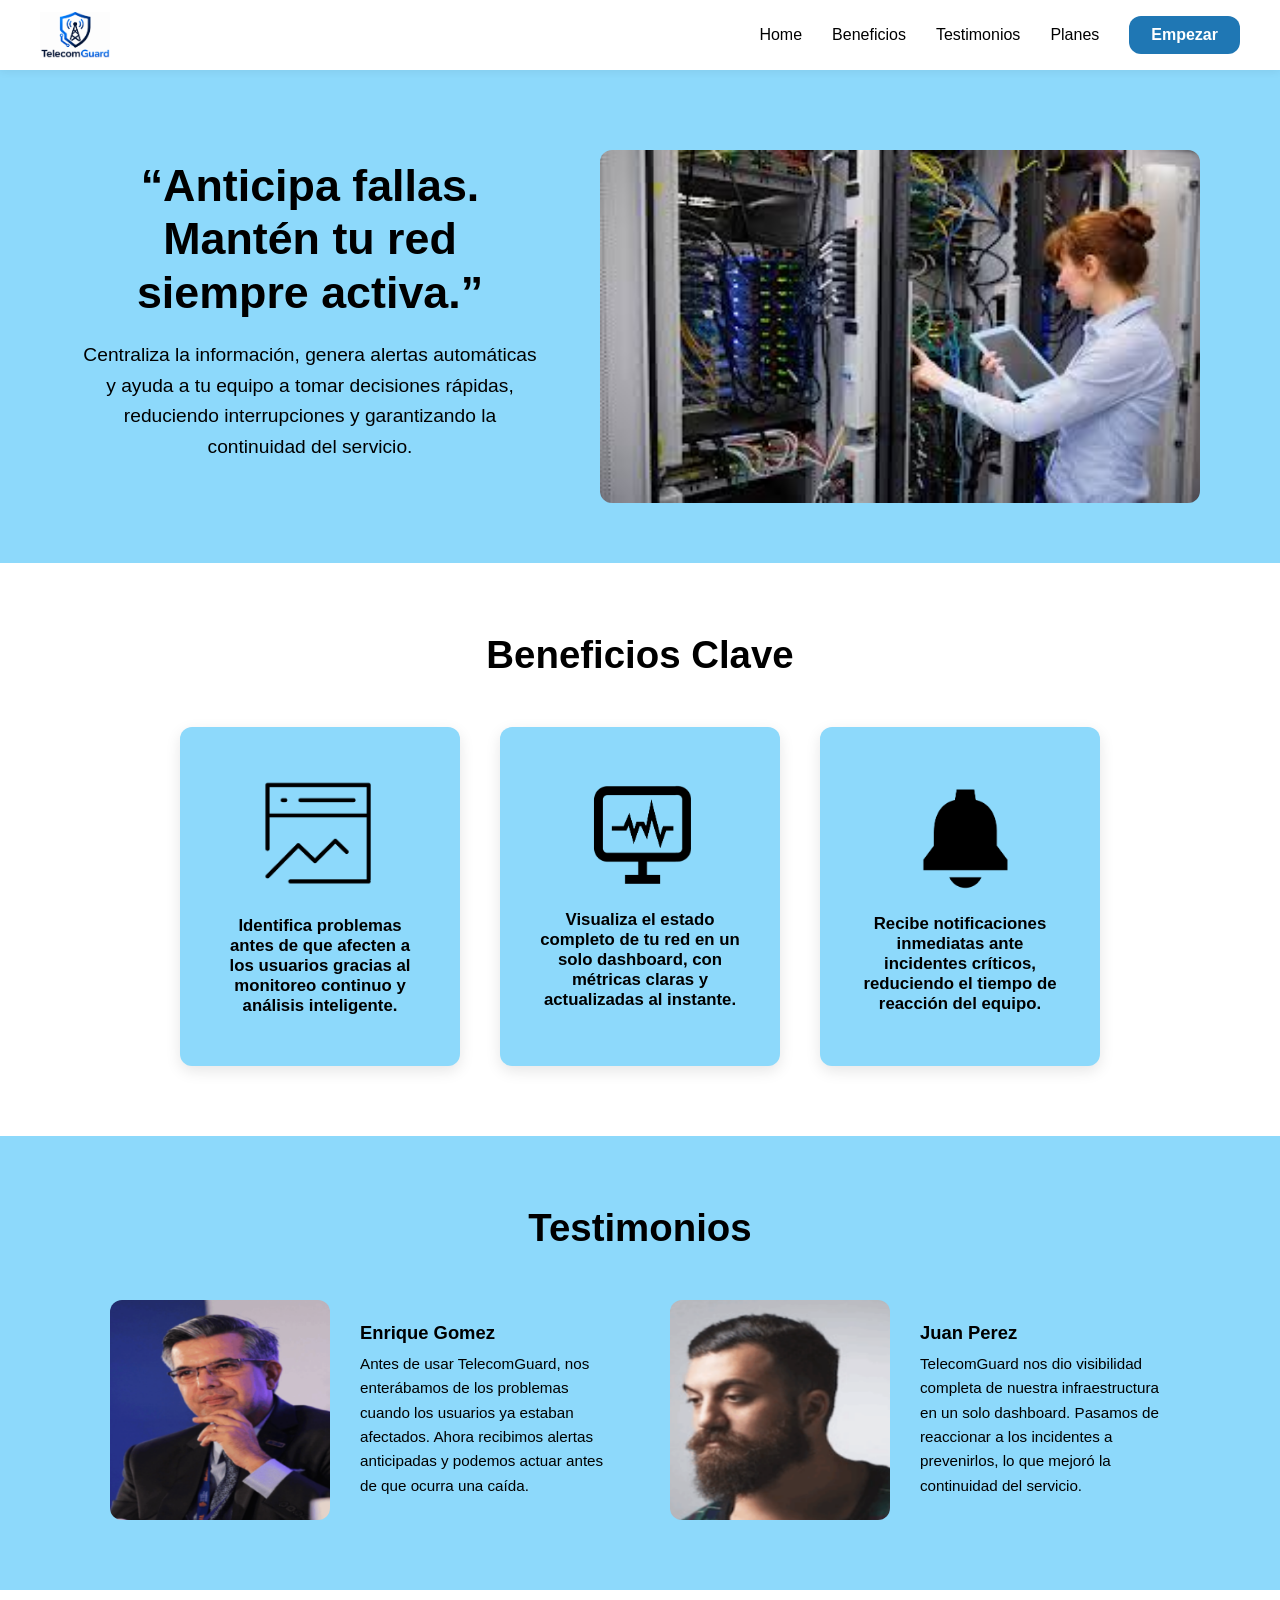
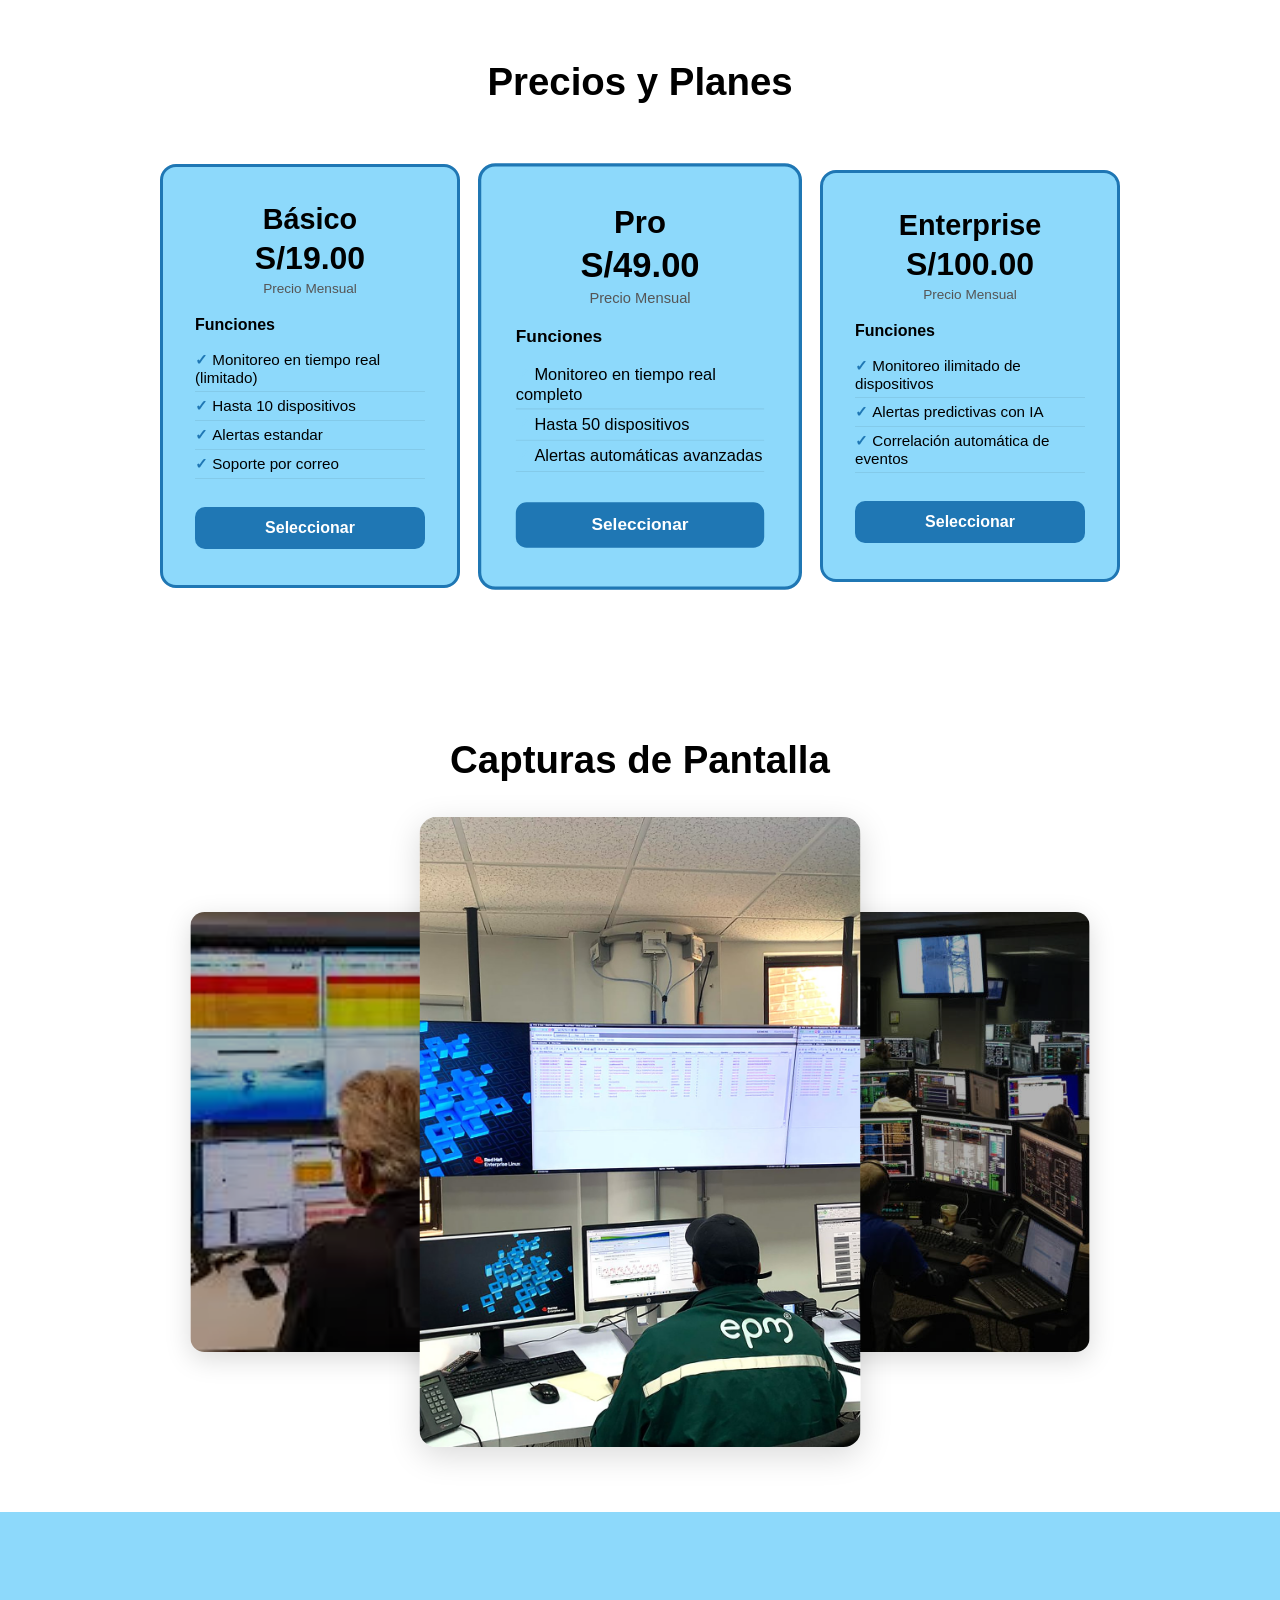
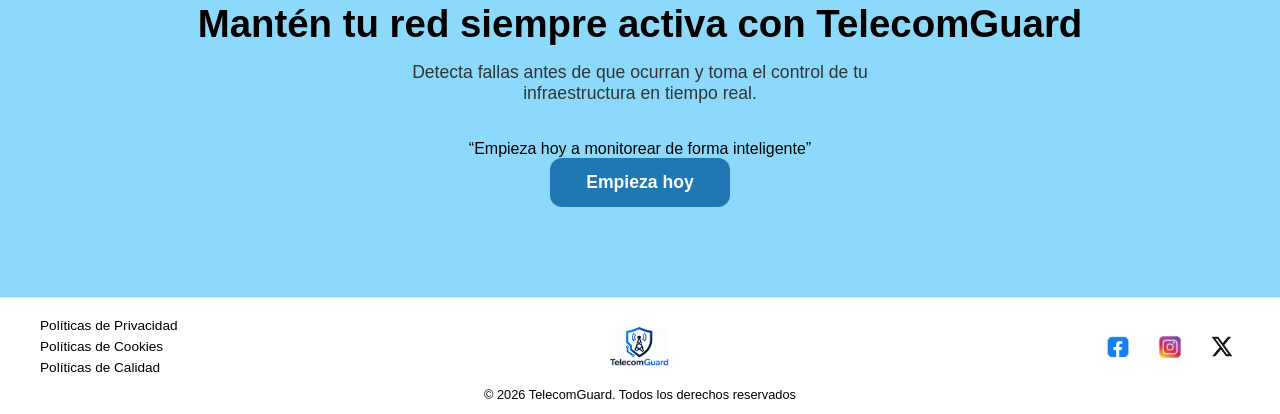
==== docs/index.html @ abcb7c59 "Rename image and style files, update index.html structure, and add .gitignore" ====
<!doctype html>
<html lang="en">
    <head>
        <meta charset="UTF-8" />
        <meta name="viewport" content="width=device-width, initial-scale=1.0" />

        <title>TelecomGuard</title>

        <link rel="stylesheet" href="assets/styles/styles.css" />
    </head>
    <body>
        <!-- Navbar -->
        <header class="navbar">
            <img
                src="assets/images/logo.png"
                class="logo"
                alt="TelecomGuard Logo" />
            <button
                class="hamburger"
                id="hamburger"
                aria-label="Abrir menú">
                ☰
            </button>
            <div
                class="nav-container"
                id="nav-container">
                <nav class="nav_links">
                    <ul>
                        <li><a href="#home">Home</a></li>
                        <li><a href="#beneficios">Beneficios</a></li>
                        <li><a href="#testimonios">Testimonios</a></li>
                        <li><a href="#planes">Planes</a></li>
                    </ul>
                </nav>
                <button class="btn">Empezar</button>
            </div>
        </header>

        <!-- Hero -->
         <section
                class="hero"
                id="home">
            <div class="hero-text">
                <h1>“Anticipa fallas. Mantén tu red siempre activa.”</h1>
                <p>
                    Centraliza la información, genera alertas automáticas y ayuda a tu equipo a tomar decisiones rápidas, 
                    reduciendo interrupciones y garantizando la continuidad del servicio.
                </p>
            </div>
            <div class="hero-img">
                <img src="assets/images/ingenieria.jpg" alt="Ingenieria monitoreando" />
             </div>
         </section>

         <!-- Beneficios -->
        <section
            class="benefits"
            id="beneficios">
            <h2 class="benefits-title">Beneficios Clave</h2>
            <div class="benefit-cards">
                <div class="benefit-card">
                    <img
                        src="assets/images/deteccion.png"
                        alt="Precisión en el Monitoreo Clínico" />
                    <h3>Identifica problemas antes de que afecten 
                        a los usuarios gracias al monitoreo continuo 
                        y análisis inteligente.</h3>
                </div>
                <div class="benefit-card">
                    <img
                        src="assets/images/monitoreo.png"
                        alt="Monitoreo en tiempo real" />
                    <h3>Visualiza el estado completo de tu red en un solo dashboard, 
                        con métricas claras y actualizadas al instante.</h3>
                </div>
                <div class="benefit-card">
                    <img
                        src="assets/images/alertas.png"
                        alt="Alertas automáticas" />
                    <h3>Recibe notificaciones inmediatas ante incidentes críticos,
                         reduciendo el tiempo de reacción del equipo.</h3>
                </div>
            </div>
        </section>

        <!-- Testimonios -->
        <section
            class="testimonials"
            id="testimonios">
            <h2 class="testimonials-title">Testimonios</h2>
            <div class="testimonials-row">
                <div class="testimonial">
                    <img
                        src="assets/images/enrique.png"
                        alt="Enriquez Gomez" />
                    <div class="testimonial-text">
                        <h3>Enrique Gomez</h3>
                        <p>Antes de usar TelecomGuard, nos enterábamos de los problemas cuando los usuarios ya estaban afectados. Ahora recibimos alertas anticipadas
                             y podemos actuar antes de que ocurra una caída. </p>
                    </div>
                </div>
                <div class="testimonial">
                    <img
                        src="assets/images/juan.png"
                        alt="Juan Perez" />
                    <div class="testimonial-text">
                        <h3>Juan Perez</h3>
                        <p>TelecomGuard nos dio visibilidad completa de nuestra infraestructura en un solo dashboard. Pasamos de reaccionar a los incidentes a prevenirlos,
                            lo que mejoró la continuidad del servicio.</p>
                    </div>
                </div>
            </div>
        </section>

<!-- Planes y Precios -->
        <section
            class="pricing"
            id="planes">
            <h2 class="pricing-title">Precios y Planes</h2>
            <div class="pricing-cards">
                <div class="pricing-card basic">
                    <h3>Básico</h3>
                    <div class="plan-price">S/19.00</div>
                    <p class="plan-period">Precio Mensual</p>
                    <h4>Funciones</h4>
                    <ul>
                        <li>Monitoreo en tiempo real (limitado)</li>
                        <li>Hasta 10 dispositivos</li>
                        <li>Alertas estandar</li>
                        <li> Soporte por correo</li>

                    </ul>
                    <button>Seleccionar</button>
                </div>

                <div class="pricing-card pro">
                    <h3>Pro</h3>
                    <div class="plan-price">S/49.00</div>
                    <p class="plan-period">Precio Mensual</p>
                    <h4>Funciones</h4>
                    <ul>
                        <li>Monitoreo en tiempo real completo</li>
                        <li>Hasta 50 dispositivos</li>
                        <li>Alertas automáticas avanzadas</li>
                    </ul>
                    <button>Seleccionar</button>
                </div>

                <div class="pricing-card enterprise">
                    <h3>Enterprise</h3>
                    <div class="plan-price">S/100.00</div>
                    <p class="plan-period">Precio Mensual</p>
                    <h4>Funciones</h4>
                    <ul>
                        <li>Monitoreo ilimitado de dispositivos</li>
                        <li>Alertas predictivas con IA</li>
                        <li>Correlación automática de eventos</li>
                    </ul>
                    <button>Seleccionar</button>
                </div>
            </div>
        </section>

        <!-- Capturas de Pantalla -->
        <section class="screenshots">
            <h2 class="screenshots-title">Capturas de Pantalla</h2>
            <div class="gallery-container">
                <img src="assets/images/captura1.jpg" alt="Pantalla izquierda" class="screenshot side">
                <img src="assets/images/captura2.jpg" alt="Pantalla central" class="screenshot center">
                <img src="assets/images/captura3.jpg" alt="Pantalla derecha" class="screenshot side">
            </div>
        </section>

        

         <!-- CTA Final -->
        <section class="cta">
        <h2 class="cta-title">Mantén tu red siempre activa con TelecomGuard</h2>
        <p class="cta-subtitle">
            Detecta fallas antes de que ocurran y
             toma el control de tu infraestructura en tiempo real.
        </p>
        <p>“Empieza hoy a monitorear de forma inteligente”</p>
        <button class="cta-btn">Empieza hoy</button>
        </section>

        <!--Footer-->
            <footer class="footer">
            <div class="footer-top">
                <div class="footer-links">
                    <a href="#">Políticas de Privacidad</a>
                    <a href="#">Políticas de Cookies</a>
                    <a href="#">Políticas de Calidad</a>
                </div>
                <div class="footer-logo">
                    <img src="assets/images/logo.png" alt="TelecomGuard Logo">
                </div>
                <div class="footer-social">
                    <img src="assets/images/face.webp" alt="Facebook">
                    <img src="assets/images/instlogo.webp" alt="Instagram">
                    <img src="assets/images/X-Logo-500x281.webp" alt="X">
                </div>
            </div>
            <p class="footer-copy">© 2026 TelecomGuard. Todos los derechos reservados</p>
        </footer>

    </body>
</html>
---- docs/assets/styles/styles.css ----
/* ============================================
TELOCOMGUARD— ESTILOS GLOBALES
============================================ */

*,
*::before,
*::after {
    box-sizing: border-box;
    margin: 0;
    padding: 0;
}

:root {
    --blue: #1F77B4;
    --dark: #000000;
    --blue-white: #8DD9FB;
    --white: #ffffff;
    --text-muted: #555;
    --radius: 12px;
    --shadow: 0 5px 15px rgba(0, 0, 0, 0.1);
    --transition: 0.3s ease;
}

html {
    scroll-behavior: smooth;
}

body {
    font-family: 'Plus Jakarta Sans', sans-serif;
    color: var(--dark);
    overflow-x: hidden;
}

/* ==========NAVBAR ========= */

.navbar {
    display: flex;
    align-items: center;
    justify-content: space-between;
    padding: 12px 40px;
    background-color: var(--white);
    position: sticky;
    top: 0;
    z-index: 100;
    box-shadow: 0 2px 8px rgba(0, 0, 0, 0.06);
}

.logo {
    width: 70px;
    height: auto;
}

.nav-container {
    display: flex;
    align-items: center;
    gap: 30px;
}

.nav_links ul {
    display: flex;
    list-style: none;
    gap: 30px;
}

.nav_links a {
    text-decoration: none;
    color: var(--dark);
    font-weight: 500;
    font-size: 1rem;
    transition: color var(--transition);
}

.nav_links a:hover {
    color: var(--blue);
}

.btn {
    padding: 10px 22px;
    border: none;
    background-color: var(--blue);
    color: var(--white);
    border-radius: var(--radius);
    cursor: pointer;
    font-size: 1rem;
    font-weight: 600;
    font-family: inherit;
    transition:
        background-color var(--transition),
        transform var(--transition);
    white-space: nowrap;
}

.btn:hover {
    background-color: var(--blue-white);
    transform: translateY(-2px);
}

.hamburger {
    display: none;
    background: none;
    border: none;
    font-size: 28px;
    cursor: pointer;
    color: var(--dark);
    line-height: 1;
    padding: 4px 8px;
}




/* ==========HERO================================ */

.hero {
    display: flex;
    align-items: center;
    justify-content: space-between;
    gap: 60px;
    padding: 80px 80px 60px;
    background-color: var(--blue-white);
}

.hero-text {
    flex: 0 1 45%;
    text-align: center;
}

.hero-text h1 {
    font-family: 'Nunito', sans-serif;
    font-size: clamp(1.8rem, 3.5vw, 3rem);
    line-height: 1.2;
    margin-bottom: 20px;
    color: var(--dark);
}

.hero-text p {
    font-size: clamp(1rem, 1.5vw, 1.2rem);
    line-height: 1.6;
    margin-bottom: 32px;
    color: #000000;
}

.hero-btn {
    padding: 12px 28px;
    border: none;
    background-color: var(--blue);
    color: var(--white);
    border-radius: var(--radius);
    cursor: pointer;
    font-size: 1.1rem;
    font-weight: 600;
    font-family: inherit;
    transition:
            background-color var(--transition),
            transform var(--transition);
}

.hero-btn:hover {
    background-color: #3568d4;
    transform: translateY(-2px);
}

.hero img{
    display: flex;
    justify-content: center;


}
.hero-img img {
    width: 600px;
    border-radius: var(--radius);
    object-fit: cover;
}

/* =========BENEFICIOS=============================== */

.benefits {
    padding: 70px 60px;
    text-align: center;
    background-color: var(--white);
}

.benefits-title {
    font-family: 'Nunito', sans-serif;
    font-size: clamp(1.6rem, 3vw, 2.5rem);
    margin-bottom: 50px;
    color: var(--dark);
}

.benefit-cards {
    display: flex;
    justify-content: center;
    gap: 40px;
    flex-wrap: wrap;
}

.benefit-card {
    background: var(--blue-white);
    padding: 50px 40px;
    width: 280px;
    border-radius: var(--radius);
    box-shadow: var(--shadow);
    font-size: 1rem;
    transition: transform var(--transition);
}

.benefit-card:hover {
    transform: translateY(-10px);
}

.benefit-card img {
    width: 120px;
    height: auto;
    margin-bottom: 16px;
}

.benefit-card h3 {
    font-size: 1.05rem;
    font-weight: 700;
    color: var(--dark);
}

/* ===========TESTIMONIOS================= */

.testimonials {
    padding: 70px 60px;
    background-color: var(--blue-white);
}

.testimonials-title {
    text-align: center;
    font-family: sans-serif;
    font-size: clamp(1.6rem, 3vw, 2.5rem);
    margin-bottom: 50px;
    color: var(--dark);
}

.testimonials-row {
    display: flex;
    justify-content: center;
    gap: 60px;
    flex-wrap: wrap;
}

.testimonial {
    display: flex;
    align-items: center;
    gap: 30px;
    max-width: 500px;
    flex: 1;
    min-width: 280px;
}

.testimonial img {
    width: 220px;
    height: 220px;
    border-radius: var(--radius);
    object-fit: cover;
    flex-shrink: 0;
}

.testimonial-text h3 {
    font-size: 1.15rem;
    font-weight: 700;
    margin-bottom: 8px;
    color: var(--dark);
}

.testimonial-text p {
    font-size: 0.95rem;
    line-height: 1.6;
    color: var(--dark);
}

/* ==========PRECIO Y PLANEs============= */

.pricing {
    padding: 70px 60px;
    text-align: center;
    background-color: var(--white);
}

.pricing-title {
    font-family: 'Nunito', sans-serif;
    font-size: clamp(1.6rem, 3vw, 2.5rem);
    margin-bottom: 60px;
    color: var(--dark);
}

.pricing-cards {
    display: flex;
    justify-content: center;
    align-items: center;
    gap: 30px;
    flex-wrap: wrap;
}

.pricing-card {
    background: var(--blue-white);
    padding: 36px 32px;
    border-radius: 16px;
    width: 300px;
    text-align: center;
    border: 3px solid var(--blue);
    transition:
        transform var(--transition),
        box-shadow var(--transition);
}

.pricing-card:hover {
    transform: translateY(-10px);
    box-shadow: 0 10px 25px rgba(0, 0, 0, 0.12);
}

.pricing-card.pro {
    transform: scale(1.08);
    background: var(--blue-white);
    border-color: var(--blue);
    z-index: 2;
}

.pricing-card.pro:hover {
    transform: scale(1.12) translateY(-10px);
}

.pricing-card h3 {
    font-family: 'Nunito', sans-serif;
    font-size: 1.8rem;
    font-weight: 800;
    margin-bottom: 4px;
}

.plan-subtitle {
    font-size: 0.95rem;
    color: var(--text-muted);
    margin-bottom: 16px;
}

.plan-price {
    font-size: 2rem;
    font-weight: 700;
    color: var(--dark);
    margin-bottom: 4px;
}

.plan-period {
    font-size: 0.85rem;
    color: var(--text-muted);
    margin-bottom: 20px;
}

.pricing-card h4 {
    font-size: 1rem;
    font-weight: 700;
    margin-bottom: 12px;
    text-align: left;
}

.pricing-card ul {
    list-style: none;
    text-align: left;
    margin-bottom: 20px;
}

.pricing-card ul li {
    font-size: 0.95rem;
    padding: 5px 0;
    border-bottom: 1px solid rgba(0, 0, 0, 0.07);
}

.pricing-card ul li::before {
    content: '✓ ';
    color: var(--blue);
    font-weight: 700;
}

.pricing-card.pro ul li::before {
    color: var(--blue-white);
}

.pricing-card button {
    margin-top: 8px;
    padding: 12px 24px;
    border: none;
    background-color: var(--blue);
    color: var(--white);
    border-radius: 10px;
    cursor: pointer;
    font-size: 1rem;
    font-weight: 600;
    font-family: inherit;
    width: 100%;
    transition: background-color var(--transition);
}

.pricing-card button:hover {
    background-color: #3568d4;
}

.pricing-card.pro button {
    background-color: var(--blue);
}

.pricing-card.pro button:hover {
    background-color: #3568d4;
}

/* ============================================
   CAPTURAS DE PANTALLA
   ============================================ */

.screenshots {
    padding: 80px 60px;
    text-align: center;
}

.screenshots-title {
    font-family: 'Nunito', sans-serif;
    font-size: clamp(1.6rem, 3vw, 2.5rem);
    margin-bottom: 50px;
    color: var(--dark);
}

.gallery-container {
    display: flex;
    align-items: center;
    justify-content: center;
    gap: 0;
    position: relative;
}

.screenshot {
    border-radius: 16px;
    object-fit: cover;
    box-shadow: 0 8px 30px rgba(0,0,0,0.15);
    transition: transform var(--transition), filter var(--transition), z-index 0s;
}

.screenshot.side {
    width: 340px;
    height: 500px;
    filter: brightness(0.7);
    transform: scale(0.88);
    z-index: 1;
}

.screenshot.side:first-child {
    margin-right: -80px;
}

.screenshot.side:last-child {
    margin-left: -80px;
}

.screenshot.center {
    width: 420px;
    height: 600px;
    z-index: 2;
    transform: scale(1.05);
}

.gallery-container .screenshot:hover {
    transform: translateY(-10px) scale(1.08);
    z-index: 10;
    filter: brightness(1);
}

/* =====================   CTA FINAL====================*/

.cta {
    background-color: var(--blue-white);
    color: var(--dark);
    text-align: center;
    padding: 90px 60px;
}

.cta-title {
    font-family: 'Nunito', sans-serif;
    font-size: clamp(1.6rem, 3vw, 2.4rem);
    margin-bottom: 16px;
    color: #000000;
}

.cta-subtitle {
    font-size: clamp(0.95rem, 1.5vw, 1.1rem);
    margin-bottom: 36px;
    color: #333;
    max-width: 520px;
    margin-left: auto;
    margin-right: auto;
}

.cta-btn {
    padding: 14px 36px;
    background-color: var(--blue);
    color: var(--white);
    border: none;
    border-radius: var(--radius);
    font-size: 1.1rem;
    cursor: pointer;
    font-weight: 700;
    font-family: inherit;
    transition: transform var(--transition), background-color var(--transition);
}

.cta-btn:hover {
    transform: scale(1.05);
    background-color: var(--blue);
}

.footer {
    background-color: var(--white);
    padding: 20px 40px 12px;
    border-top: 1px solid #eee;
}

.footer-top {
    display: flex;
    justify-content: space-between;
    align-items: center;
}

.footer-links {
    display: flex;
    flex-direction: column;
    gap: 6px;
}

.footer-links a {
    font-size: 0.85rem;
    color: var(--dark);
    text-decoration: none;
    transition: color var(--transition);
}

.footer-links a:hover {

    text-decoration: underline;
}

.footer-logo {
    display: flex;
    justify-content: center;
    flex: 1;
}

.footer-logo img {
    width: 60px;
    height: auto;
}

.footer-social {
    display: flex;
    gap: 16px;
    align-items: center;
}

.footer-social img {
    width: 36px;
    height: 36px;
    object-fit: contain;
    cursor: pointer;
    transition: transform var(--blue-white);
}

.footer-social img:hover {
    transform: scale(1.15);
}

.footer-copy {
    text-align: center;
    margin-top: 12px;
    font-size: 0.8rem;
    color: var(--dark);
}


/* ============================================
   RESPONSIVE — TABLET (max 1024px)
   ============================================ */

@media (max-width: 1024px) {
    .hero {
        padding: 60px 40px;
        gap: 30px;
    }

    .hero-img img {
        max-width: 420px;
    }

    .pricing-card {
        width: 260px;
    }
}

/* ============================================
   RESPONSIVE — MOBILE (max 768px)
   ============================================ */

@media (max-width: 768px) {

    /* Navbar */
    .navbar {
        padding: 12px 20px;
        position: relative;
    }

    .hamburger {
        display: block;
    }

    .nav-container {
        display: none;
        position: absolute;
        top: 100%;
        left: 0;
        right: 0;
        background: var(--dark);
        flex-direction: column;
        align-items: flex-start;
        padding: 20px 24px;
        box-shadow: 0 8px 20px rgba(0,0,0,0.1);
        gap: 20px;
        z-index: 99;
    }

    .nav-container.active {
        display: flex;
    }

    .nav_links ul {
        flex-direction: column;
        gap: 16px;
    }

    .nav_links a {
        font-size: 1.1rem;
    }

    .btn {
        width: 100%;
        text-align: center;
    }

    /* Hero */
    .hero {
        flex-direction: column;
        text-align: center;
        padding: 40px 24px 50px;
        gap: 30px;
    }

    .hero-text {
        max-width: 100%;
    }

    .hero-img img {
        max-width: 100%;
    }

    /* Beneficios */
    .benefits {
        padding: 50px 24px;
    }

    .benefit-cards {
        flex-direction: column;
        align-items: center;
        gap: 24px;
    }

    .benefit-card {
        width: 100%;
        max-width: 360px;
        padding: 36px 28px;
    }

    /* Testimonios */
    .testimonials {
        padding: 50px 24px;
    }

    .testimonials-row {
        flex-direction: column;
        gap: 36px;
    }

    .testimonial {
        flex-direction: column;
        text-align: center;
        max-width: 100%;
    }

    .testimonial img {
        width: 120px;
        height: 120px;
    }

    /* Pricing */
    .pricing {
        padding: 50px 24px;
    }

    .pricing-cards {
        flex-direction: column;
        align-items: center;
        gap: 28px;
    }

    .pricing-card {
        width: 100%;
        max-width: 360px;
    }

    .pricing-card.pro {
        transform: scale(1);
        order: -1;
    }

    .pricing-card.pro:hover {
        transform: translateY(-10px);
    }

    /* Screenshots */
    .screenshots {
        padding: 50px 24px;
    }

    .gallery-container {
        flex-direction: column;
        align-items: center;
        gap: 16px;
    }

    .screenshot.side,
    .screenshot.center {
        width: 85%;
        height: auto;
        transform: none !important;
        filter: brightness(1) !important;
        margin: 0 !important;
        z-index: 1;
    }

    .gallery-container .screenshot:hover {
        transform: translateY(-6px) scale(1.02) !important;
    }

    /* Equipo */
    .team {
        padding: 50px 24px;
    }

    .team-container {
        gap: 30px;
    }

    .member img {
        width: 130px;
        height: 130px;
    }

    /* CTA */
    .cta {
        padding: 60px 24px;
    }

    /* Footer */
    .footer {
        padding: 20px 24px 12px;
    }

    .footer-top {
        flex-direction: column;
        gap: 16px;
        text-align: center;
    }

    .footer-social img {
        width: 30px;
        height: 30px;
    }
}

/* ============================================
   RESPONSIVE — SMALL MOBILE (max 400px)
   ============================================ */

@media (max-width: 400px) {

    .hero-text h1 {
        font-size: 1.5rem;
    }

    .benefit-card {
        padding: 28px 20px;
    }

    .pricing-card {
        padding: 28px 20px;
    }

    .member img {
        width: 110px;
        height: 110px;
    }
}
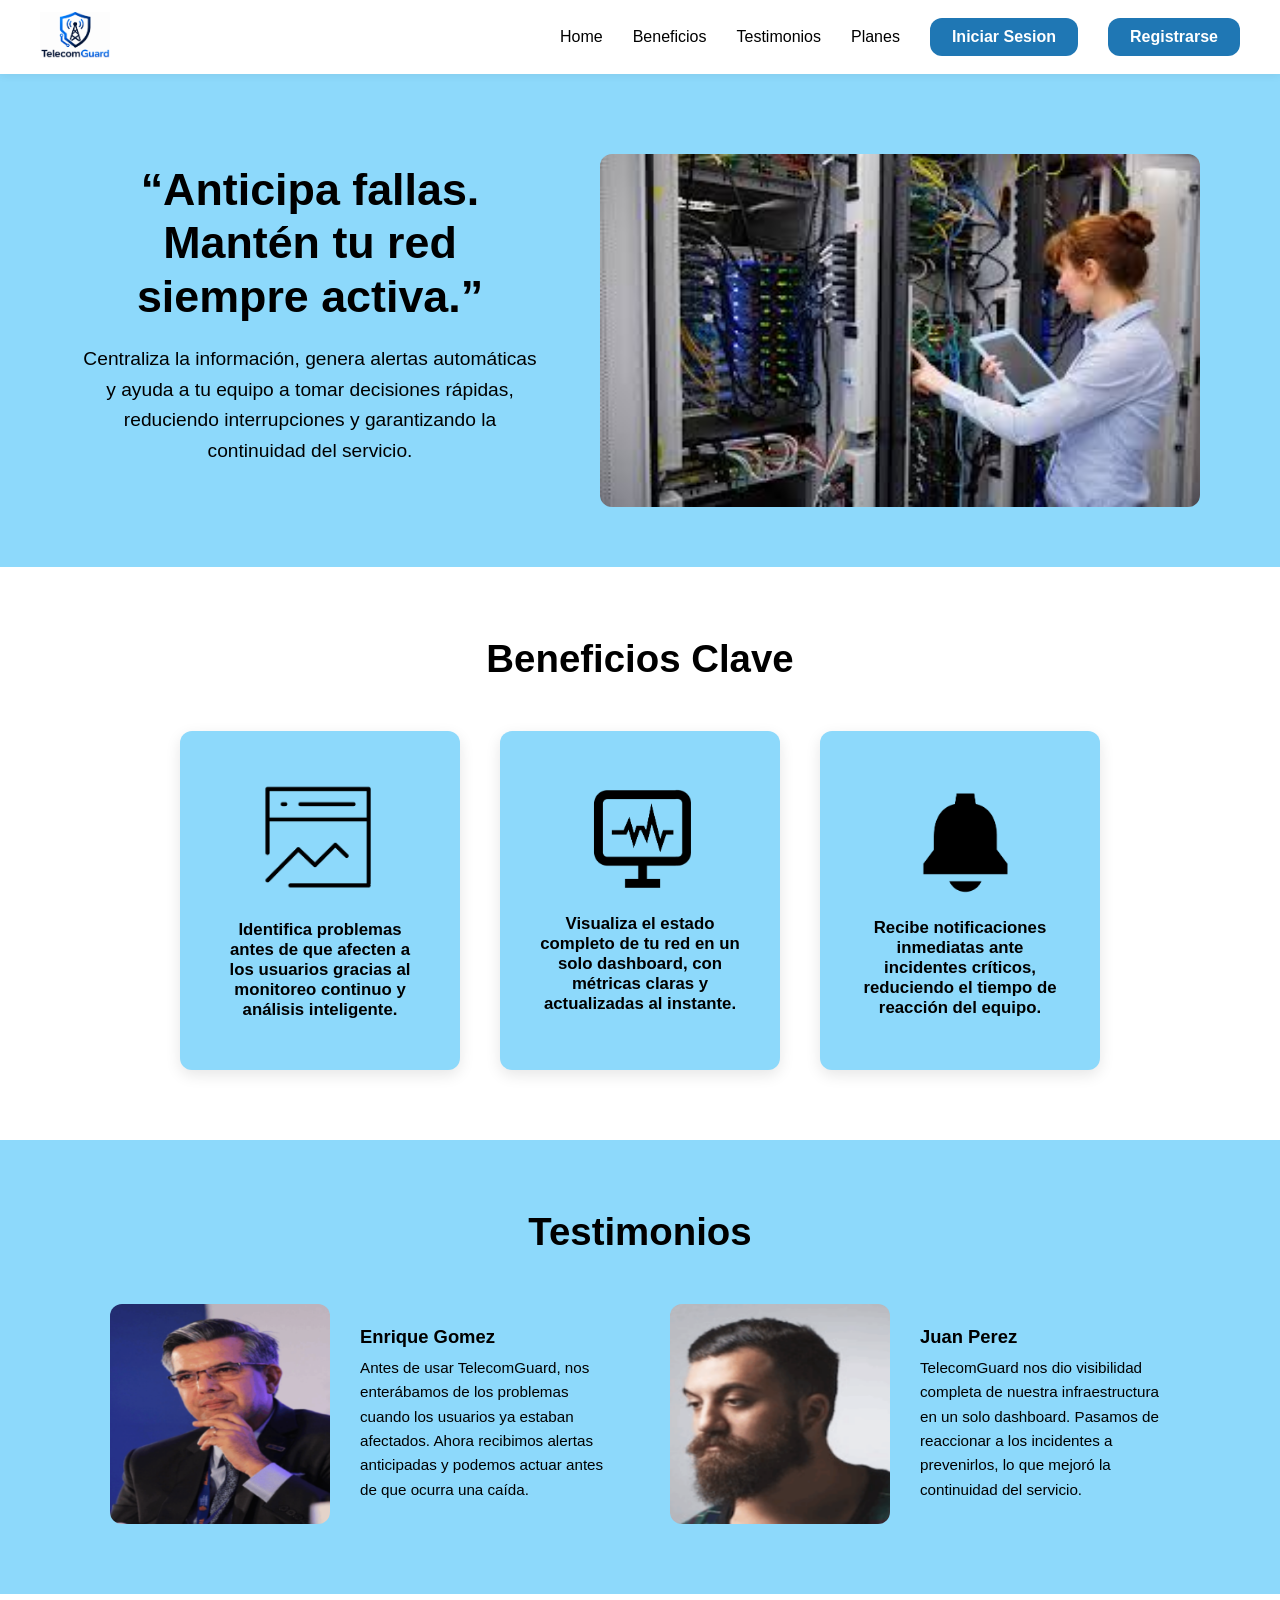
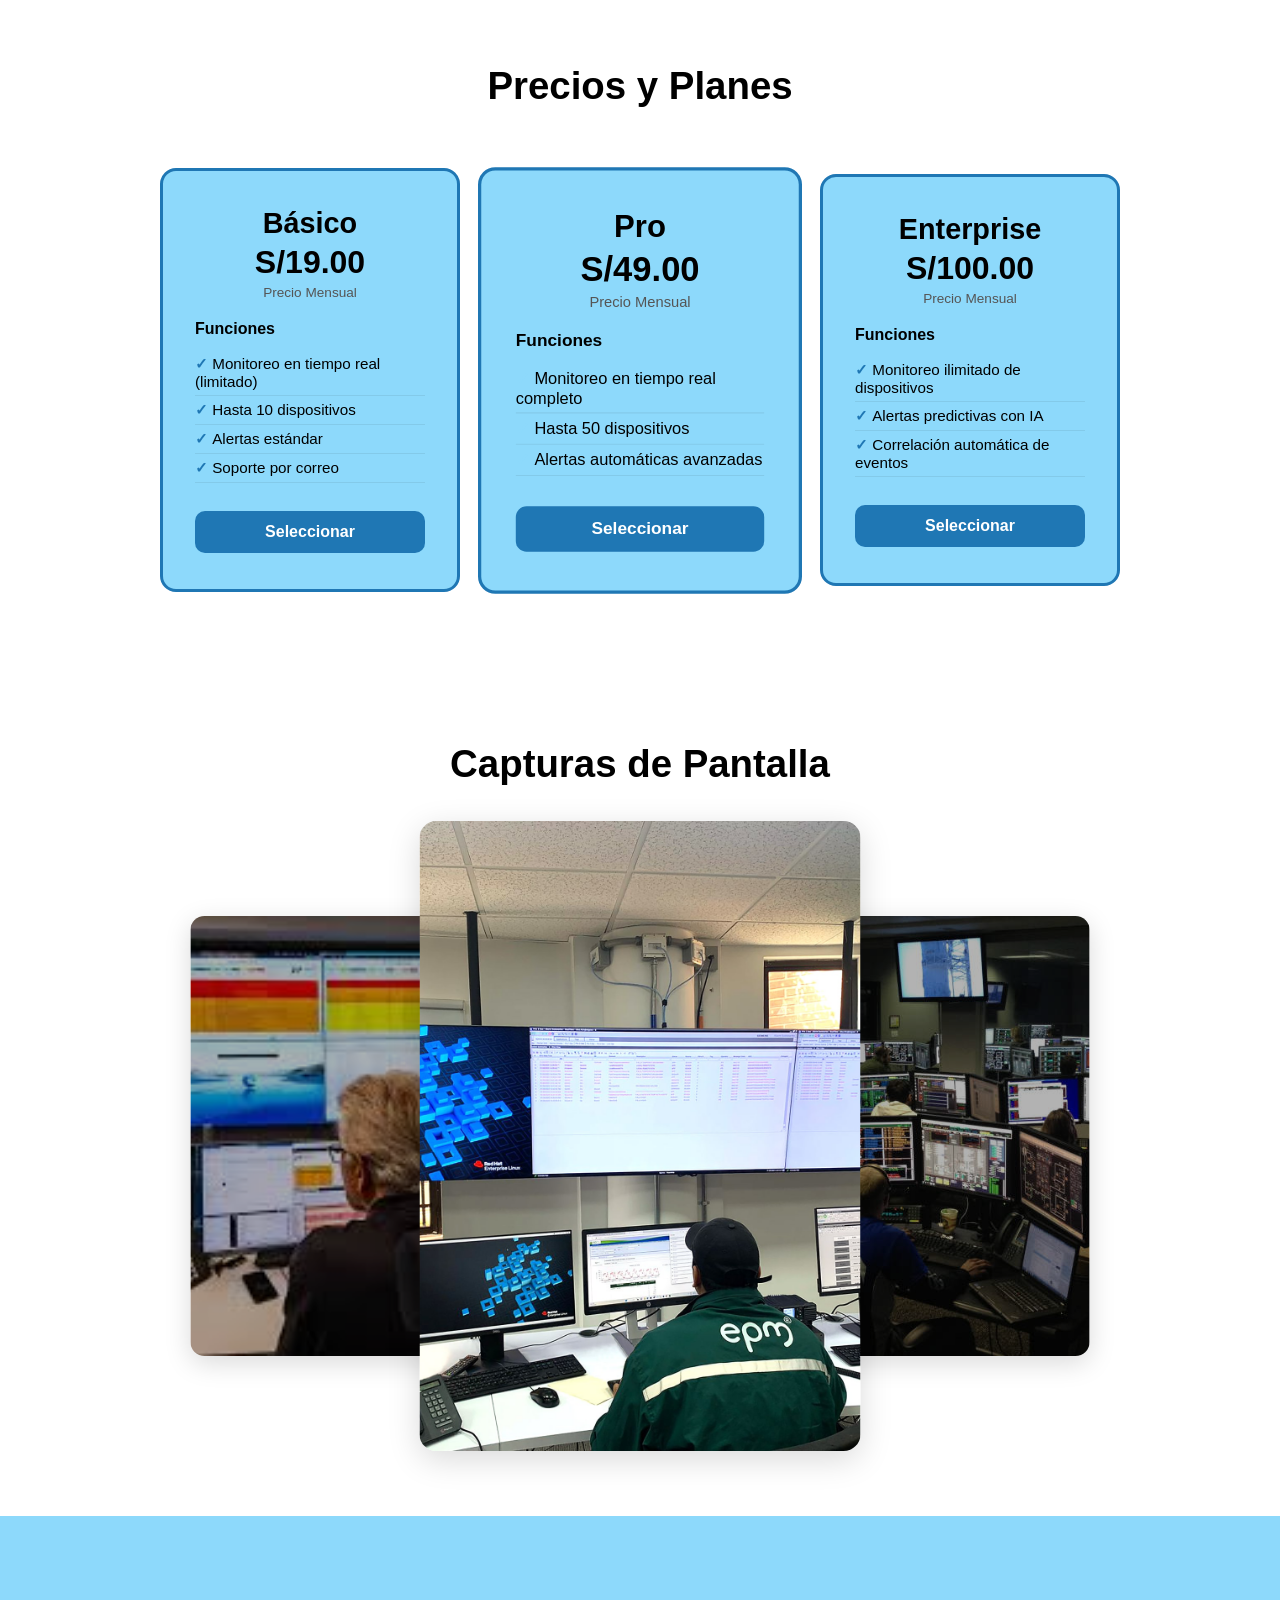
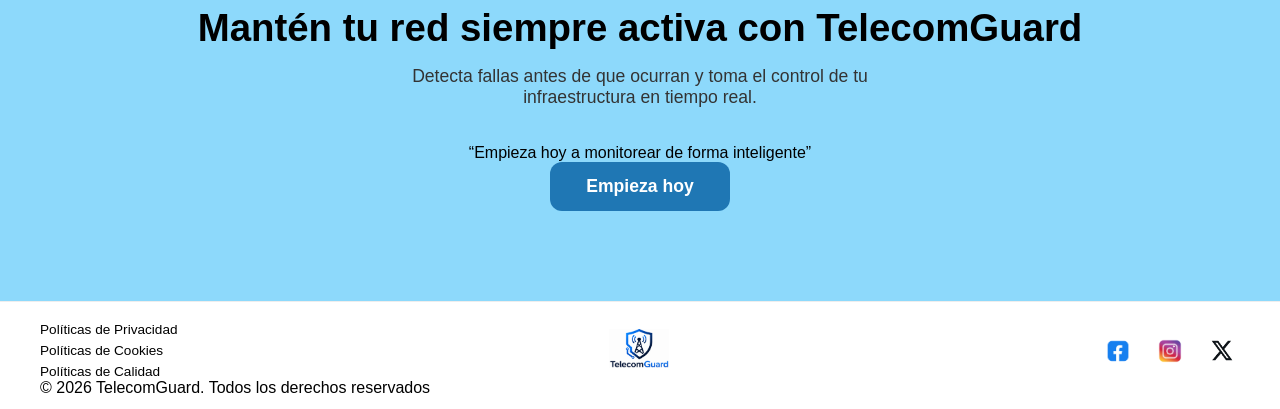
==== commit 3d0e5aaf: "Add navigation functionality and new login/register pages." ====
--- a/docs/index.html
+++ b/docs/index.html
@@ -1,208 +1,207 @@
-<!doctype html>
+<!DOCTYPE html>
 <html lang="en">
-    <head>
-        <meta charset="UTF-8" />
-        <meta name="viewport" content="width=device-width, initial-scale=1.0" />
-
-        <title>TelecomGuard</title>
-
-        <link rel="stylesheet" href="assets/styles/styles.css" />
-    </head>
-    <body>
-        <!-- Navbar -->
-        <header class="navbar">
-            <img
-                src="assets/images/logo.png"
-                class="logo"
-                alt="TelecomGuard Logo" />
-            <button
-                class="hamburger"
-                id="hamburger"
-                aria-label="Abrir menú">
-                ☰
-            </button>
-            <div
-                class="nav-container"
-                id="nav-container">
-                <nav class="nav_links">
-                    <ul>
-                        <li><a href="#home">Home</a></li>
-                        <li><a href="#beneficios">Beneficios</a></li>
-                        <li><a href="#testimonios">Testimonios</a></li>
-                        <li><a href="#planes">Planes</a></li>
-                    </ul>
-                </nav>
-                <button class="btn">Empezar</button>
+<head>
+    <meta charset="UTF-8" />
+    <meta name="viewport" content="width=device-width, initial-scale=1.0" />
+
+    <title>TelecomGuard</title>
+
+    <link rel="stylesheet" href="assets/styles/styles.css" />
+</head>
+<body>
+<!-- Navbar -->
+<header class="navbar">
+   <a href="#home">
+        <img
+            src="assets/images/logo.png"
+            class="logo"
+            alt="TelecomGuard-Logo" />
+        </a>
+    <button
+            class="hamburger"
+            id="hamburger"
+            aria-label="Abrir menú"> ☰
+    </button>
+    <div
+            class="nav-container"
+            id="nav-container">
+        <nav class="nav_links">
+            <ul>
+                <li><a href="#home">Home</a></li>
+                <li><a href="#beneficios">Beneficios</a></li>
+                <li><a href="#testimonios">Testimonios</a></li>
+                <li><a href="#planes">Planes</a></li>
+            </ul>
+        </nav>
+        <a href="login.html" class="btn">Iniciar Sesion</a>
+        <a href="register.html" class="btn">Registrarse</a>
+    </div>
+</header>
+
+<!-- Hero -->
+<section class="hero" id="home">
+    <div class="hero-text">
+        <h1>“Anticipa fallas. Mantén tu red siempre activa.”</h1>
+        <p>
+            Centraliza la información, genera alertas automáticas y ayuda a tu equipo a tomar decisiones rápidas,
+            reduciendo interrupciones y garantizando la continuidad del servicio.
+        </p>
+    </div>
+    <div class="hero-img">
+        <img
+                src="assets/images/ingenieria.jpg"
+                alt="Ingenieria monitoreando" />
+    </div>
+</section>
+
+<!-- Beneficios -->
+<section class="benefits" id="beneficios">
+    <h2 class="benefits-title">Beneficios Clave</h2>
+    <div class="benefit-cards">
+        <div class="benefit-card">
+            <img
+                    src="assets/images/deteccion.png"
+                    alt="Precisión en el Monitoreo Clínico" />
+            <h3>Identifica problemas antes de que afecten
+                a los usuarios gracias al monitoreo continuo
+                y análisis inteligente.</h3>
+        </div>
+        <div class="benefit-card">
+            <img
+                    src="assets/images/monitoreo.png"
+                    alt="Monitoreo en tiempo real" />
+            <h3>Visualiza el estado completo de tu red en un solo dashboard,
+                con métricas claras y actualizadas al instante.</h3>
+        </div>
+        <div class="benefit-card">
+            <img
+                    src="assets/images/alertas.png"
+                    alt="Alertas automáticas" />
+            <h3>Recibe notificaciones inmediatas ante incidentes críticos,
+                reduciendo el tiempo de reacción del equipo.</h3>
+        </div>
+    </div>
+</section>
+
+<!-- Testimonios -->
+<section class="testimonials" id="testimonios">
+    <h2 class="testimonials-title">Testimonios</h2>
+    <div class="testimonials-row">
+        <div class="testimonial">
+            <img
+                    src="assets/images/enrique.png"
+                    alt="Enriquez Gomez" />
+            <div class="testimonial-text">
+                <h3>Enrique Gomez</h3>
+                <p>Antes de usar TelecomGuard, nos enterábamos de los problemas cuando los usuarios ya estaban afectados. Ahora recibimos alertas anticipadas
+                    y podemos actuar antes de que ocurra una caída. </p>
             </div>
-        </header>
-
-        <!-- Hero -->
-         <section
-                class="hero"
-                id="home">
-            <div class="hero-text">
-                <h1>“Anticipa fallas. Mantén tu red siempre activa.”</h1>
-                <p>
-                    Centraliza la información, genera alertas automáticas y ayuda a tu equipo a tomar decisiones rápidas, 
-                    reduciendo interrupciones y garantizando la continuidad del servicio.
-                </p>
+        </div>
+        <div class="testimonial">
+            <img
+                    src="assets/images/juan.png"
+                    alt="Juan Perez" />
+            <div class="testimonial-text">
+                <h3>Juan Perez</h3>
+                <p>TelecomGuard nos dio visibilidad completa de nuestra infraestructura en un solo dashboard. Pasamos de reaccionar a los incidentes a prevenirlos,
+                    lo que mejoró la continuidad del servicio.</p>
             </div>
-            <div class="hero-img">
-                <img src="assets/images/ingenieria.jpg" alt="Ingenieria monitoreando" />
-             </div>
-         </section>
-
-         <!-- Beneficios -->
-        <section
-            class="benefits"
-            id="beneficios">
-            <h2 class="benefits-title">Beneficios Clave</h2>
-            <div class="benefit-cards">
-                <div class="benefit-card">
-                    <img
-                        src="assets/images/deteccion.png"
-                        alt="Precisión en el Monitoreo Clínico" />
-                    <h3>Identifica problemas antes de que afecten 
-                        a los usuarios gracias al monitoreo continuo 
-                        y análisis inteligente.</h3>
-                </div>
-                <div class="benefit-card">
-                    <img
-                        src="assets/images/monitoreo.png"
-                        alt="Monitoreo en tiempo real" />
-                    <h3>Visualiza el estado completo de tu red en un solo dashboard, 
-                        con métricas claras y actualizadas al instante.</h3>
-                </div>
-                <div class="benefit-card">
-                    <img
-                        src="assets/images/alertas.png"
-                        alt="Alertas automáticas" />
-                    <h3>Recibe notificaciones inmediatas ante incidentes críticos,
-                         reduciendo el tiempo de reacción del equipo.</h3>
-                </div>
-            </div>
-        </section>
-
-        <!-- Testimonios -->
-        <section
-            class="testimonials"
-            id="testimonios">
-            <h2 class="testimonials-title">Testimonios</h2>
-            <div class="testimonials-row">
-                <div class="testimonial">
-                    <img
-                        src="assets/images/enrique.png"
-                        alt="Enriquez Gomez" />
-                    <div class="testimonial-text">
-                        <h3>Enrique Gomez</h3>
-                        <p>Antes de usar TelecomGuard, nos enterábamos de los problemas cuando los usuarios ya estaban afectados. Ahora recibimos alertas anticipadas
-                             y podemos actuar antes de que ocurra una caída. </p>
-                    </div>
-                </div>
-                <div class="testimonial">
-                    <img
-                        src="assets/images/juan.png"
-                        alt="Juan Perez" />
-                    <div class="testimonial-text">
-                        <h3>Juan Perez</h3>
-                        <p>TelecomGuard nos dio visibilidad completa de nuestra infraestructura en un solo dashboard. Pasamos de reaccionar a los incidentes a prevenirlos,
-                            lo que mejoró la continuidad del servicio.</p>
-                    </div>
-                </div>
-            </div>
-        </section>
+        </div>
+    </div>
+</section>
 
 <!-- Planes y Precios -->
-        <section
-            class="pricing"
-            id="planes">
-            <h2 class="pricing-title">Precios y Planes</h2>
-            <div class="pricing-cards">
-                <div class="pricing-card basic">
-                    <h3>Básico</h3>
-                    <div class="plan-price">S/19.00</div>
-                    <p class="plan-period">Precio Mensual</p>
-                    <h4>Funciones</h4>
-                    <ul>
-                        <li>Monitoreo en tiempo real (limitado)</li>
-                        <li>Hasta 10 dispositivos</li>
-                        <li>Alertas estandar</li>
-                        <li> Soporte por correo</li>
-
-                    </ul>
-                    <button>Seleccionar</button>
-                </div>
-
-                <div class="pricing-card pro">
-                    <h3>Pro</h3>
-                    <div class="plan-price">S/49.00</div>
-                    <p class="plan-period">Precio Mensual</p>
-                    <h4>Funciones</h4>
-                    <ul>
-                        <li>Monitoreo en tiempo real completo</li>
-                        <li>Hasta 50 dispositivos</li>
-                        <li>Alertas automáticas avanzadas</li>
-                    </ul>
-                    <button>Seleccionar</button>
-                </div>
-
-                <div class="pricing-card enterprise">
-                    <h3>Enterprise</h3>
-                    <div class="plan-price">S/100.00</div>
-                    <p class="plan-period">Precio Mensual</p>
-                    <h4>Funciones</h4>
-                    <ul>
-                        <li>Monitoreo ilimitado de dispositivos</li>
-                        <li>Alertas predictivas con IA</li>
-                        <li>Correlación automática de eventos</li>
-                    </ul>
-                    <button>Seleccionar</button>
-                </div>
-            </div>
-        </section>
-
-        <!-- Capturas de Pantalla -->
-        <section class="screenshots">
-            <h2 class="screenshots-title">Capturas de Pantalla</h2>
-            <div class="gallery-container">
-                <img src="assets/images/captura1.jpg" alt="Pantalla izquierda" class="screenshot side">
-                <img src="assets/images/captura2.jpg" alt="Pantalla central" class="screenshot center">
-                <img src="assets/images/captura3.jpg" alt="Pantalla derecha" class="screenshot side">
-            </div>
-        </section>
-
-        
-
-         <!-- CTA Final -->
-        <section class="cta">
-        <h2 class="cta-title">Mantén tu red siempre activa con TelecomGuard</h2>
-        <p class="cta-subtitle">
-            Detecta fallas antes de que ocurran y
-             toma el control de tu infraestructura en tiempo real.
-        </p>
-        <p>“Empieza hoy a monitorear de forma inteligente”</p>
-        <button class="cta-btn">Empieza hoy</button>
-        </section>
-
-        <!--Footer-->
-            <footer class="footer">
-            <div class="footer-top">
-                <div class="footer-links">
-                    <a href="#">Políticas de Privacidad</a>
-                    <a href="#">Políticas de Cookies</a>
-                    <a href="#">Políticas de Calidad</a>
-                </div>
-                <div class="footer-logo">
-                    <img src="assets/images/logo.png" alt="TelecomGuard Logo">
-                </div>
-                <div class="footer-social">
-                    <img src="assets/images/face.webp" alt="Facebook">
-                    <img src="assets/images/instlogo.webp" alt="Instagram">
-                    <img src="assets/images/X-Logo-500x281.webp" alt="X">
-                </div>
-            </div>
-            <p class="footer-copy">© 2026 TelecomGuard. Todos los derechos reservados</p>
-        </footer>
-
-    </body>
+<section class="pricing"
+        id="planes">
+    <h2 class="pricing-title">Precios y Planes</h2>
+    <div class="pricing-cards">
+        <div class="pricing-card basic">
+            <h3>Básico</h3>
+            <div class="plan-price">S/19.00</div>
+            <p class="plan-period">Precio Mensual</p>
+            <h4>Funciones</h4>
+            <ul>
+                <li>Monitoreo en tiempo real (limitado)</li>
+                <li>Hasta 10 dispositivos</li>
+                <li>Alertas estándar</li>
+                <li> Soporte por correo</li>
+
+            </ul>
+            <button>Seleccionar</button>
+        </div>
+
+        <div class="pricing-card pro">
+            <h3>Pro</h3>
+            <div class="plan-price">S/49.00</div>
+            <p class="plan-period">Precio Mensual</p>
+            <h4>Funciones</h4>
+            <ul>
+                <li>Monitoreo en tiempo real completo</li>
+                <li>Hasta 50 dispositivos</li>
+                <li>Alertas automáticas avanzadas</li>
+            </ul>
+            <button>Seleccionar</button>
+        </div>
+
+        <div class="pricing-card enterprise">
+            <h3>Enterprise</h3>
+            <div class="plan-price">S/100.00</div>
+            <p class="plan-period">Precio Mensual</p>
+            <h4>Funciones</h4>
+            <ul>
+                <li>Monitoreo ilimitado de dispositivos</li>
+                <li>Alertas predictivas con IA</li>
+                <li>Correlación automática de eventos</li>
+            </ul>
+            <button>Seleccionar</button>
+        </div>
+    </div>
+</section>
+
+<!-- Capturas de Pantalla -->
+<section class="screenshots">
+    <h2 class="screenshots-title">Capturas de Pantalla</h2>
+    <div class="gallery-container">
+        <img src="assets/images/captura1.jpg" alt="Pantalla izquierda" class="screenshot side">
+        <img src="assets/images/captura2.jpg" alt="Pantalla central" class="screenshot center">
+        <img src="assets/images/captura3.jpg" alt="Pantalla derecha" class="screenshot side">
+    </div>
+</section>
+
+
+
+<!-- CTA Final -->
+<section class="cta">
+    <h2 class="cta-title">Mantén tu red siempre activa con TelecomGuard</h2>
+    <p class="cta-subtitle">
+        Detecta fallas antes de que ocurran y
+        toma el control de tu infraestructura en tiempo real.
+    </p>
+    <p>“Empieza hoy a monitorear de forma inteligente”</p>
+    <button class="cta-btn">Empieza hoy</button>
+</section>
+
+<!--Footer-->
+<footer class="footer">
+    <div class="footer-top">
+        <div class="footer-links">
+            <a href="#">Políticas de Privacidad</a>
+            <a href="#">Políticas de Cookies</a>
+            <a href="#">Políticas de Calidad</a>
+        </div>
+        <div class="footer-logo">
+            <a href="#home">
+                <img src="assets/images/logo.png" alt="TelecomGuard Logo">
+            </a>
+        </div>
+        <div class="footer-social">
+            <img src="assets/images/face.webp" alt="Facebook">
+            <img src="assets/images/instlogo.webp" alt="Instagram">
+            <img src="assets/images/X-Logo-500x281.webp" alt="X">
+        </div>
+    </div>
+    <p class="footer-copy">© 2026 TelecomGuard. Todos los derechos reservados</p>
+</footer>
+<script src="assets/scripts/despliegue.js"></script>
+</body>
 </html>
--- a/docs/assets/styles/styles.css
+++ b/docs/assets/styles/styles.css
@@ -1,6 +1,4 @@
-/* ============================================
-TELOCOMGUARD— ESTILOS GLOBALES
-============================================ */
+/*TELOCOMGUARD— ESTILOS GLOBALES*/
 
 *,
 *::before,
@@ -26,7 +24,7 @@
 }
 
 body {
-    font-family: 'Plus Jakarta Sans', sans-serif;
+    font-family: 'Poppins', sans-serif;
     color: var(--dark);
     overflow-x: hidden;
 }
@@ -85,9 +83,10 @@
     font-weight: 600;
     font-family: inherit;
     transition:
-        background-color var(--transition),
-        transform var(--transition);
+            background-color var(--transition),
+            transform var(--transition);
     white-space: nowrap;
+    text-decoration: none;
 }
 
 .btn:hover {
@@ -303,8 +302,8 @@
     text-align: center;
     border: 3px solid var(--blue);
     transition:
-        transform var(--transition),
-        box-shadow var(--transition);
+            transform var(--transition),
+            box-shadow var(--transition);
 }
 
 .pricing-card:hover {
@@ -567,7 +566,7 @@
     transform: scale(1.15);
 }
 
-.footer-copy {
+.footer-text {
     text-align: center;
     margin-top: 12px;
     font-size: 0.8rem;
@@ -575,234 +574,110 @@
 }
 
 
-/* ============================================
-   RESPONSIVE — TABLET (max 1024px)
-   ============================================ */
-
-@media (max-width: 1024px) {
-    .hero {
-        padding: 60px 40px;
-        gap: 30px;
-    }
-
-    .hero-img img {
-        max-width: 420px;
-    }
-
-    .pricing-card {
-        width: 260px;
-    }
-}
-
-/* ============================================
-   RESPONSIVE — MOBILE (max 768px)
-   ============================================ */
-
 @media (max-width: 768px) {
-
-    /* Navbar */
+    
+    .hero, .benefits, .testimonials, .pricing, .screenshots, .cta {
+        padding: 50px 20px;
+    }
+
+    /* NAVBAR Y MENÚ HAMBURGUESA  */
     .navbar {
-        padding: 12px 20px;
-        position: relative;
+        padding: 15px 20px;
     }
 
     .hamburger {
-        display: block;
+        display: block; /
     }
 
     .nav-container {
         display: none;
+        flex-direction: column;
         position: absolute;
-        top: 100%;
+        top: 100%; 
         left: 0;
-        right: 0;
-        background: var(--dark);
-        flex-direction: column;
-        align-items: flex-start;
-        padding: 20px 24px;
-        box-shadow: 0 8px 20px rgba(0,0,0,0.1);
-        gap: 20px;
-        z-index: 99;
-    }
-
+        width: 100%;
+        background-color: var(--white);
+        padding: 20px;
+        box-shadow: 0 8px 15px rgba(0,0,0,0.1);
+        gap: 15px;
+    }
+
+    
     .nav-container.active {
         display: flex;
     }
 
     .nav_links ul {
         flex-direction: column;
-        gap: 16px;
-    }
-
-    .nav_links a {
-        font-size: 1.1rem;
-    }
-
-    .btn {
+        text-align: center;
+        gap: 15px;
+    }
+
+    .nav-container .btn {
+        width: 100%; 
+        text-align: center;
+    }
+
+    /*  HERO (INICIO) */
+    .hero {
+        flex-direction: column; 
+        text-align: center;
+        padding-top: 40px;
+    }
+
+    .hero-img img {
         width: 100%;
+        max-width: 350px; /
+    }
+
+    /* 4. TESTIMONIOS  */
+    .testimonial {
+        flex-direction: column; 
         text-align: center;
-    }
-
-    /* Hero */
-    .hero {
-        flex-direction: column;
-        text-align: center;
-        padding: 40px 24px 50px;
-        gap: 30px;
-    }
-
-    .hero-text {
-        max-width: 100%;
-    }
-
-    .hero-img img {
-        max-width: 100%;
-    }
-
-    /* Beneficios */
-    .benefits {
-        padding: 50px 24px;
-    }
-
-    .benefit-cards {
-        flex-direction: column;
-        align-items: center;
-        gap: 24px;
-    }
-
-    .benefit-card {
-        width: 100%;
-        max-width: 360px;
-        padding: 36px 28px;
-    }
-
-    /* Testimonios */
-    .testimonials {
-        padding: 50px 24px;
-    }
-
-    .testimonials-row {
-        flex-direction: column;
-        gap: 36px;
-    }
-
-    .testimonial {
-        flex-direction: column;
-        text-align: center;
-        max-width: 100%;
+        gap: 15px;
     }
 
     .testimonial img {
-        width: 120px;
-        height: 120px;
-    }
-
-    /* Pricing */
-    .pricing {
-        padding: 50px 24px;
-    }
-
-    .pricing-cards {
-        flex-direction: column;
-        align-items: center;
-        gap: 28px;
-    }
-
-    .pricing-card {
-        width: 100%;
-        max-width: 360px;
-    }
-
+        width: 150px;
+        height: 150px;
+    }
+
+    /* 5. PLANES DE PRECIO */
     .pricing-card.pro {
-        transform: scale(1);
-        order: -1;
+        transform: none;
     }
 
     .pricing-card.pro:hover {
         transform: translateY(-10px);
     }
 
-    /* Screenshots */
-    .screenshots {
-        padding: 50px 24px;
-    }
-
+    /* 6. CAPTURAS DE PANTALLA */
     .gallery-container {
         flex-direction: column;
+        gap: 30px;
+    }
+
+    .screenshot.side, .screenshot.center {
+        width: 100%;
+        max-width: 300px;
+        height: auto;
+        transform: none; 
+        filter: brightness(1); /* Devolvemos el color natural */
+        
+    }
+
+    /* --- 7. FOOTER --- */
+    .footer-top {
+        flex-direction: column; 
+        gap: 25px;
+        text-align: center;
+    }
+
+    .footer-links {
         align-items: center;
-        gap: 16px;
-    }
-
-    .screenshot.side,
-    .screenshot.center {
-        width: 85%;
-        height: auto;
-        transform: none !important;
-        filter: brightness(1) !important;
-        margin: 0 !important;
-        z-index: 1;
-    }
-
-    .gallery-container .screenshot:hover {
-        transform: translateY(-6px) scale(1.02) !important;
-    }
-
-    /* Equipo */
-    .team {
-        padding: 50px 24px;
-    }
-
-    .team-container {
-        gap: 30px;
-    }
-
-    .member img {
-        width: 130px;
-        height: 130px;
-    }
-
-    /* CTA */
-    .cta {
-        padding: 60px 24px;
-    }
-
-    /* Footer */
-    .footer {
-        padding: 20px 24px 12px;
-    }
-
-    .footer-top {
-        flex-direction: column;
-        gap: 16px;
-        text-align: center;
-    }
-
-    .footer-social img {
-        width: 30px;
-        height: 30px;
-    }
-}
-
-/* ============================================
-   RESPONSIVE — SMALL MOBILE (max 400px)
-   ============================================ */
-
-@media (max-width: 400px) {
-
-    .hero-text h1 {
-        font-size: 1.5rem;
-    }
-
-    .benefit-card {
-        padding: 28px 20px;
-    }
-
-    .pricing-card {
-        padding: 28px 20px;
-    }
-
-    .member img {
-        width: 110px;
-        height: 110px;
-    }
-}+    }
+
+    .footer-social {
+        justify-content: center;
+    }
+}
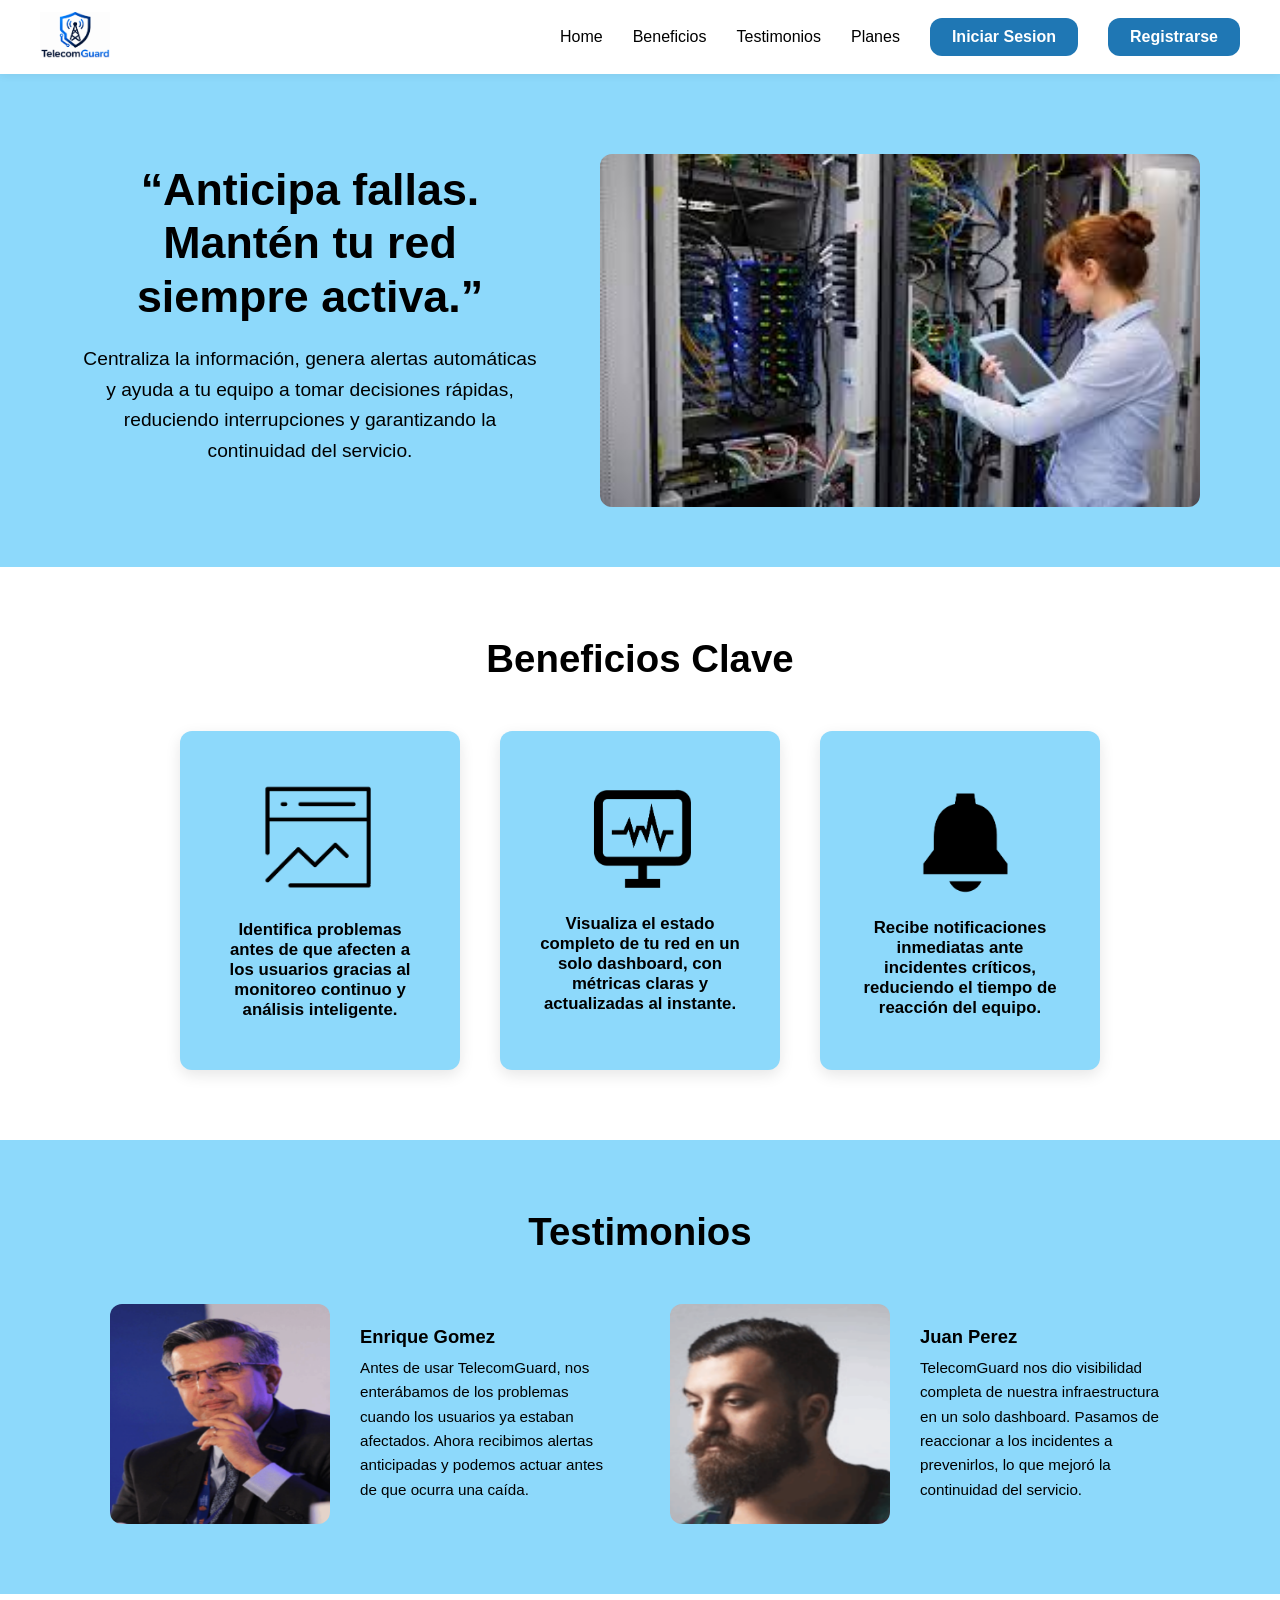
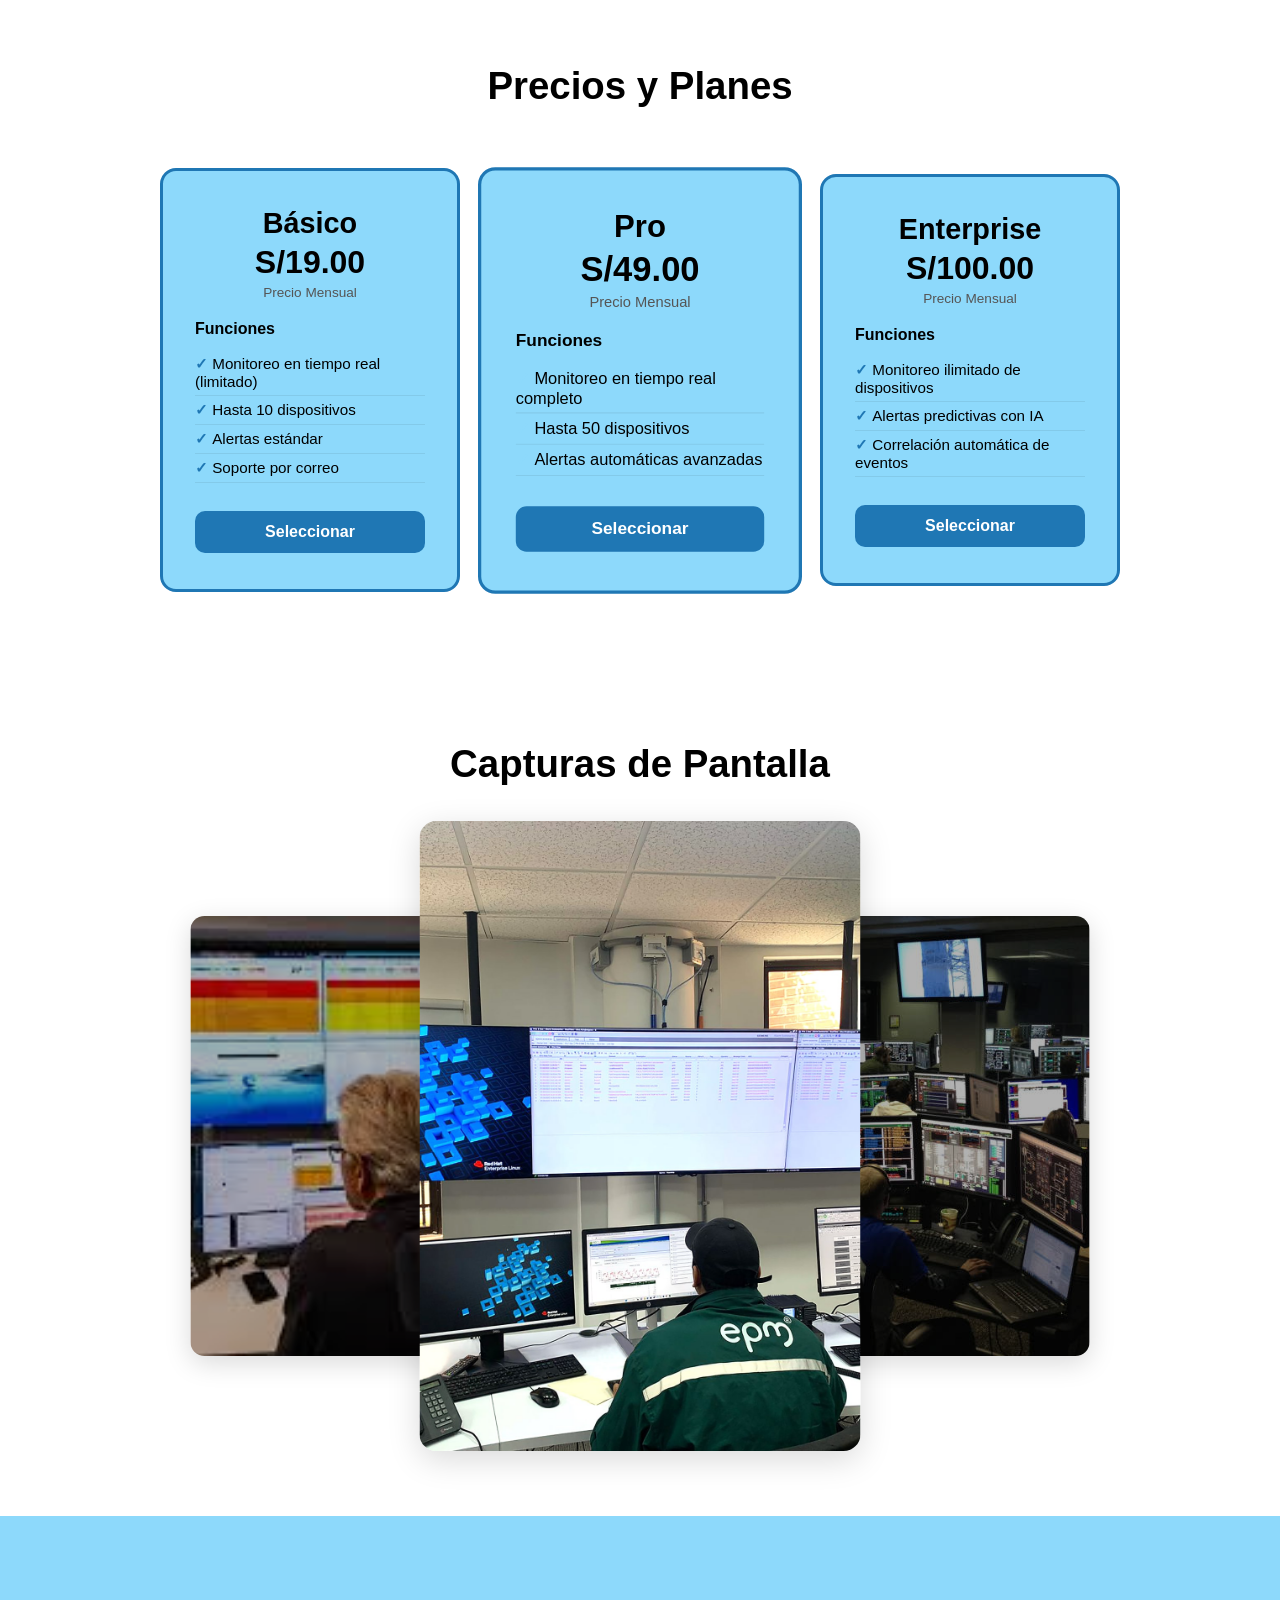
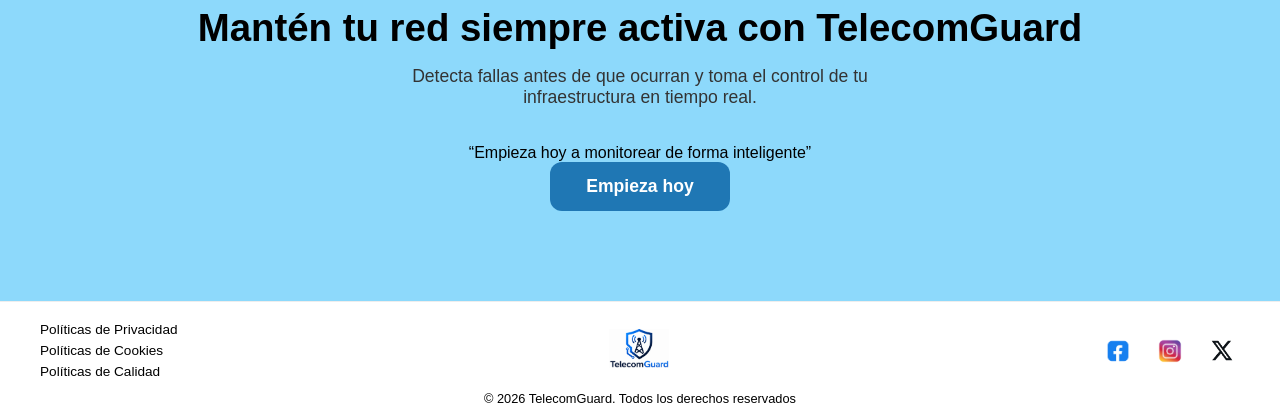
==== commit da227192: "Update footer class name and clean up CSS comments" ====
--- a/docs/index.html
+++ b/docs/index.html
@@ -200,7 +200,7 @@
             <img src="assets/images/X-Logo-500x281.webp" alt="X">
         </div>
     </div>
-    <p class="footer-copy">© 2026 TelecomGuard. Todos los derechos reservados</p>
+    <p class="footer-text">© 2026 TelecomGuard. Todos los derechos reservados</p>
 </footer>
 <script src="assets/scripts/despliegue.js"></script>
 </body>
--- a/docs/assets/styles/styles.css
+++ b/docs/assets/styles/styles.css
@@ -404,9 +404,7 @@
     background-color: #3568d4;
 }
 
-/* ============================================
-   CAPTURAS DE PANTALLA
-   ============================================ */
+/*CAPTURAS DE PANTALLA */
 
 .screenshots {
     padding: 80px 60px;
@@ -464,7 +462,7 @@
     filter: brightness(1);
 }
 
-/* =====================   CTA FINAL====================*/
+/* CTA FINAL*/
 
 .cta {
     background-color: var(--blue-white);
